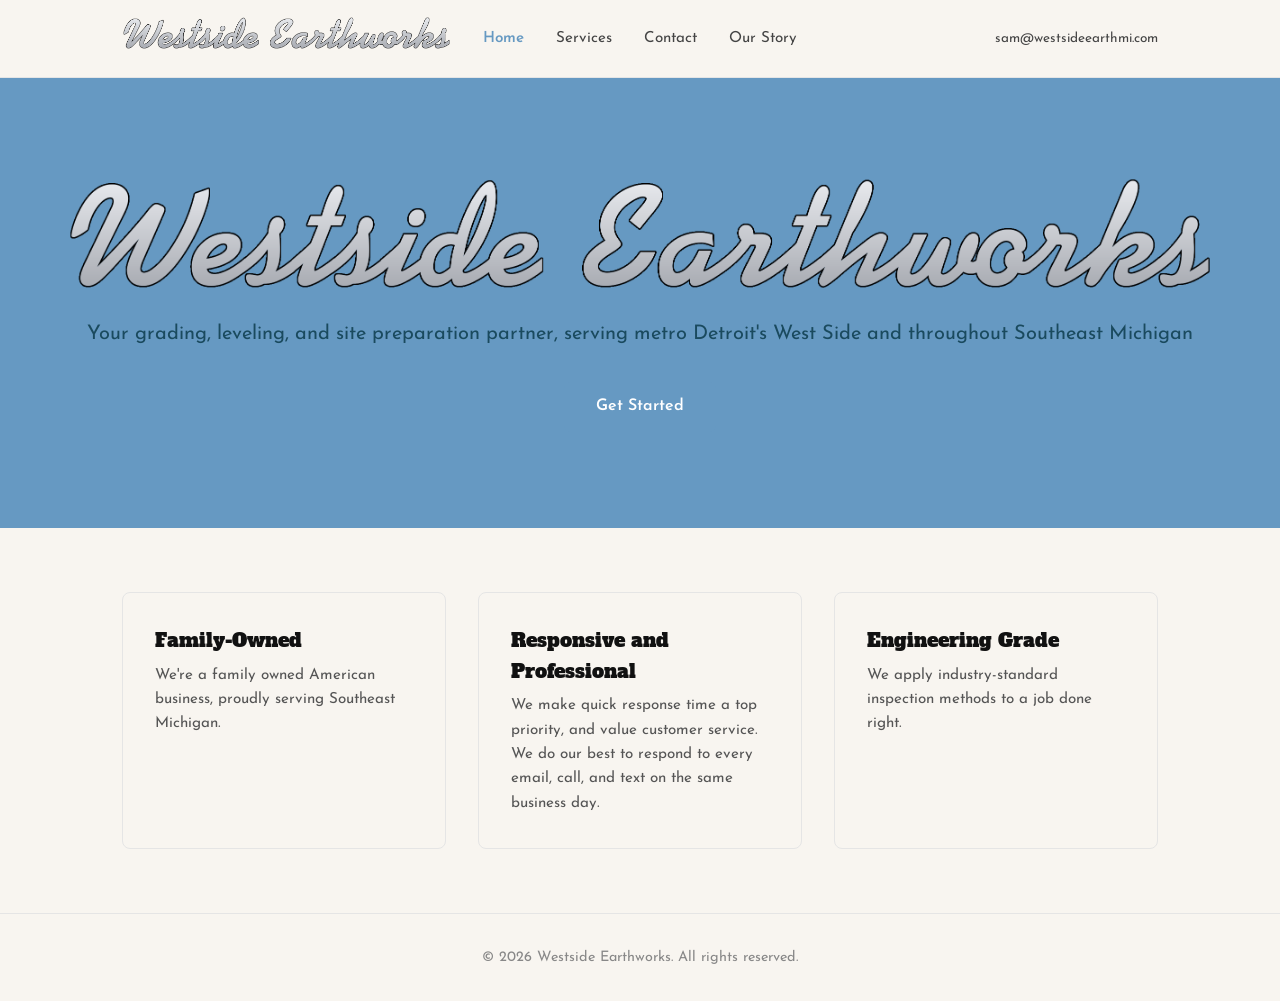
==== index.html @ f78d5a11 "added mobile logo" ====
<!DOCTYPE html>
<html lang="en">
<head>
  <meta charset="UTF-8">
  <meta name="viewport" content="width=device-width, initial-scale=1.0">
  <title>Westside Earthworks</title>
  <link rel="preconnect" href="https://fonts.googleapis.com">
  <link rel="preconnect" href="https://fonts.gstatic.com" crossorigin>
  <link href="https://fonts.googleapis.com/css2?family=Alfa+Slab+One&family=Josefin+Sans:wght@400;600&display=swap" rel="stylesheet">
  <link rel="stylesheet" href="styles.css">
</head>
<body>
  <header>
    <nav>
      <div class="logo"><a href="index.html"><picture><source media="(max-width: 768px)" srcset="logo_mobile.png"><img src="logo.png" alt="Westside Earthworks" height="34"></picture></a></div>
      <button class="nav-toggle" aria-label="Toggle navigation" aria-expanded="false">
        <span></span><span></span><span></span>
      </button>
      <ul class="nav-links">
        <li><a href="index.html" class="active">Home</a></li>
        <li><a href="services.html">Services</a></li>
        <li><a href="contact.html">Contact</a></li>
        <li><a href="our-story.html">Our Story</a></li>
      </ul>
      <div class="nav-contact">
        <span>sam@westsideearthmi.com</span>
      </div>
    </nav>
  </header>

  <main>
    <section class="hero">
      <picture><source media="(max-width: 768px)" srcset="logo_mobile.png"><img src="logo.png" alt="Westside Earthworks" class="hero-logo" height="119"></picture>
      <p>Your grading, leveling, and site preparation partner, serving metro Detroit's West Side and throughout Southeast Michigan</p>
      <a href="services.html" class="btn">Get Started</a>
    </section>

    <section class="features">
      <div class="feature">
        <h2>Family-Owned</h2>
        <p>We're a family owned American business, proudly serving Southeast Michigan. </p>
      </div>
      <div class="feature">
        <h2>Responsive and Professional</h2>
        <p>We make quick response time a top priority, and value customer service. We do our best to respond to every email, call, and text on the same business day.</p>
      </div>
      <div class="feature">
        <h2>Engineering Grade</h2>
        <p>We apply industry-standard inspection methods to a job done right.</p>
      </div>
    </section>
  </main>

  <footer>
    <p>&copy; 2026 Westside Earthworks. All rights reserved.</p>
  </footer>
  <script src="scripts.js"></script>
</body>
</html>
---- styles.css ----
*, *::before, *::after {
  box-sizing: border-box;
  margin: 0;
  padding: 0;
}

body {
  font-family: 'Josefin Sans', system-ui, sans-serif;
  color: #1a1a1a;
  line-height: 1.6;
  background: #f8f5f0;
}

/* Nav */
header {
  background: #f8f5f0;
  border-bottom: 1px solid #e5e5e5;
  position: sticky;
  top: 0;
  z-index: 100;
}

nav {
  max-width: 1100px;
  margin: 0 auto;
  padding: 1rem 2rem;
  display: flex;
  align-items: center;
}

.logo {
  flex: 1;
  font-size: 1.4rem;
  font-family: 'Alfa Slab One', serif;
  color: #6699C2;
}

.nav-links {
  list-style: none;
  display: flex;
  gap: 2rem;
}

.nav-contact {
  flex: 1;
  display: flex;
  flex-direction: column;
  align-items: flex-end;
  gap: 0.15rem;
  font-size: 0.85rem;
  color: #444;
}

.nav-links a {
  text-decoration: none;
  color: #444;
  font-size: 0.95rem;
}

.nav-links a:hover {
  color: #6699C2;
}

/* Hero */
.hero {
  background: #6699C2;
  text-align: center;
  padding: 6rem 2rem;
}

.hero-logo {
  height: 119px;
  width: auto;
  margin-bottom: 1rem;
}

.hero p {
  font-size: 1.25rem;
  color: #1a4a5e;
  margin-bottom: 2rem;
}

.btn {
  display: inline-block;
  background: #6699C2;
  color: #fff;
  text-decoration: none;
  padding: 0.75rem 2rem;
  border-radius: 6px;
  font-weight: 600;
  transition: background 0.2s;
}

.btn:hover {
  background: #4d7ea8;
}

/* Features */
.features {
  max-width: 1100px;
  margin: 4rem auto;
  padding: 0 2rem;
  display: grid;
  grid-template-columns: repeat(auto-fit, minmax(280px, 1fr));
  gap: 2rem;
}

.feature {
  background: #f8f5f0;
  border: 1px solid #e5e5e5;
  border-radius: 8px;
  padding: 2rem;
}

.feature h2 {
  font-size: 1.2rem;
  font-family: 'Alfa Slab One', serif;
  font-weight: 400;
  margin-bottom: 0.5rem;
  color: #111;
}

.feature p {
  color: #555;
  font-size: 0.95rem;
}

/* Active nav link */
.nav-links a.active {
  color: #6699C2;
  font-weight: 600;
}

/* Logo as link */
.logo a {
  text-decoration: none;
  color: inherit;
}

/* Inner page hero */
.page-hero {
  background: #6699C2;
  padding: 4rem 2rem;
  text-align: center;
}

.page-hero h1 {
  font-family: 'Alfa Slab One', serif;
  font-weight: 400;
  font-size: 2.5rem;
  color: #fff;
}

/* Inner page content */
.page-content {
  max-width: 800px;
  margin: 4rem auto;
  padding: 0 2rem;
  font-size: 1.05rem;
  color: #333;
  line-height: 1.8;
}

.page-content h2 {
  font-family: 'Alfa Slab One', serif;
  font-weight: 400;
  font-size: 2rem;
  color: #6699C2;
  margin-top: 3rem;
  margin-bottom: 0.75rem;
}

.page-content h2:first-child {
  margin-top: 0;
}

/* Contact Form */
.contact-form {
  max-width: 600px;
  margin: 0 auto;
}

.form-group {
  margin-bottom: 1.5rem;
}

.form-group label {
  display: block;
  font-weight: 600;
  margin-bottom: 0.4rem;
  color: #333;
  font-size: 0.9rem;
  text-transform: uppercase;
  letter-spacing: 0.05em;
}

.form-group input,
.form-group textarea {
  width: 100%;
  padding: 0.75rem 1rem;
  border: 1px solid #ddd;
  border-radius: 6px;
  font-family: 'Josefin Sans', system-ui, sans-serif;
  font-size: 1rem;
  background: #fff;
  color: #1a1a1a;
  transition: border-color 0.2s;
}

.form-group input:focus,
.form-group textarea:focus {
  outline: none;
  border-color: #6699C2;
}

.form-group textarea {
  resize: vertical;
}

.btn-submit {
  border: none;
  cursor: pointer;
  font-family: 'Josefin Sans', system-ui, sans-serif;
  font-size: 1rem;
}

.form-result {
  margin-top: 1rem;
  font-size: 0.95rem;
}

.form-result.success { color: #2e7d32; }
.form-result.error   { color: #c62828; }

/* Footer */
footer {
  text-align: center;
  padding: 2rem;
  border-top: 1px solid #e5e5e5;
  color: #888;
  font-size: 0.9rem;
}

/* Hamburger button — hidden on desktop */
.nav-toggle {
  display: none;
  background: none;
  border: none;
  cursor: pointer;
  padding: 0.4rem;
  margin-left: auto;
  flex-shrink: 0;
}

.nav-toggle span {
  display: block;
  width: 24px;
  height: 2px;
  background: #444;
  margin: 5px 0;
  transition: transform 0.25s, opacity 0.25s;
}

.nav-toggle.open span:nth-child(1) {
  transform: translateY(7px) rotate(45deg);
}

.nav-toggle.open span:nth-child(2) {
  opacity: 0;
}

.nav-toggle.open span:nth-child(3) {
  transform: translateY(-7px) rotate(-45deg);
}

/* ── Mobile ── */
@media (max-width: 768px) {
  nav {
    flex-wrap: wrap;
    padding: 0.75rem 1.25rem;
    gap: 0;
  }

  .nav-toggle {
    display: block;
  }

  .nav-contact {
    display: none;
  }

  .nav-links {
    display: none;
    flex-direction: column;
    width: 100%;
    gap: 0;
    border-top: 1px solid #e5e5e5;
    margin-top: 0.5rem;
  }

  .nav-links.open {
    display: flex;
  }

  .nav-links li {
    border-bottom: 1px solid #f0f0f0;
  }

  .nav-links li:last-child {
    border-bottom: none;
  }

  .nav-links a {
    display: block;
    padding: 0.85rem 0;
    font-size: 1rem;
    text-align: center;
  }

  /* Hero */
  .hero {
    padding: 3rem 1.25rem;
  }

  .hero-logo {
    height: 80px;
  }

  .hero p {
    font-size: 1rem;
    margin-bottom: 1.5rem;
  }

  /* Features */
  .features {
    margin: 2rem auto;
    padding: 0 1.25rem;
    grid-template-columns: 1fr;
  }

  /* Inner page hero */
  .page-hero {
    padding: 2.5rem 1.25rem;
  }

  .page-hero h1 {
    font-size: 2rem;
  }

  /* Inner page content */
  .page-content {
    margin: 2rem auto;
    padding: 0 1.25rem;
    font-size: 1rem;
  }

  .page-content h2 {
    font-size: 1.5rem;
    margin-top: 2rem;
  }

  /* Contact form */
  .contact-form {
    padding: 0;
  }
}
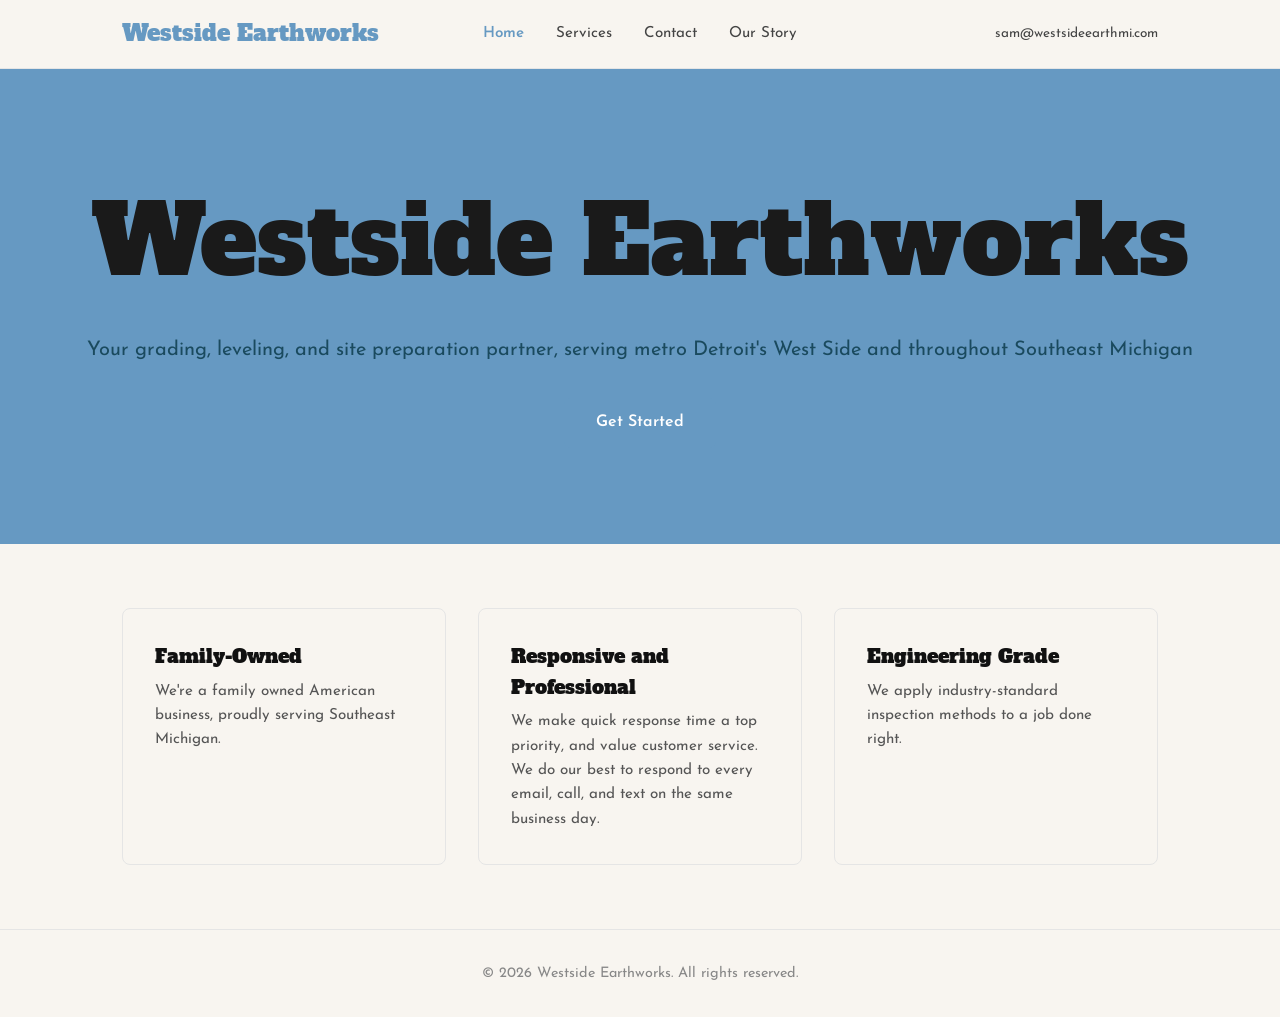
==== commit 3c92e187: "changed logo" ====
--- a/index.html
+++ b/index.html
@@ -12,7 +12,7 @@
 <body>
   <header>
     <nav>
-      <div class="logo"><a href="index.html"><picture><source media="(max-width: 768px)" srcset="logo_mobile.png"><img src="logo.png" alt="Westside Earthworks" height="34"></picture></a></div>
+      <div class="logo"><a href="index.html">Westside Earthworks</a></div>
       <button class="nav-toggle" aria-label="Toggle navigation" aria-expanded="false">
         <span></span><span></span><span></span>
       </button>
@@ -30,7 +30,7 @@
 
   <main>
     <section class="hero">
-      <picture><source media="(max-width: 768px)" srcset="logo_mobile.png"><img src="logo.png" alt="Westside Earthworks" class="hero-logo" height="119"></picture>
+      <div class="hero-logo-text">Westside Earthworks</div>
       <p>Your grading, leveling, and site preparation partner, serving metro Detroit's West Side and throughout Southeast Michigan</p>
       <a href="services.html" class="btn">Get Started</a>
     </section>
--- a/styles.css
+++ b/styles.css
@@ -30,8 +30,9 @@
 
 .logo {
   flex: 1;
+  font-family: 'Alfa Slab One', serif;
+  font-weight: 400;
   font-size: 1.4rem;
-  font-family: 'Alfa Slab One', serif;
   color: #6699C2;
 }
 
@@ -68,9 +69,11 @@
   padding: 6rem 2rem;
 }
 
-.hero-logo {
-  height: 119px;
-  width: auto;
+.hero-logo-text {
+  font-family: 'Alfa Slab One', serif;
+  font-weight: 400;
+  font-size: 6rem;
+  color: #1a1a1a;
   margin-bottom: 1rem;
 }
 
@@ -322,8 +325,8 @@
     padding: 3rem 1.25rem;
   }
 
-  .hero-logo {
-    height: 80px;
+  .hero-logo-text {
+    font-size: 3.2rem;
   }
 
   .hero p {
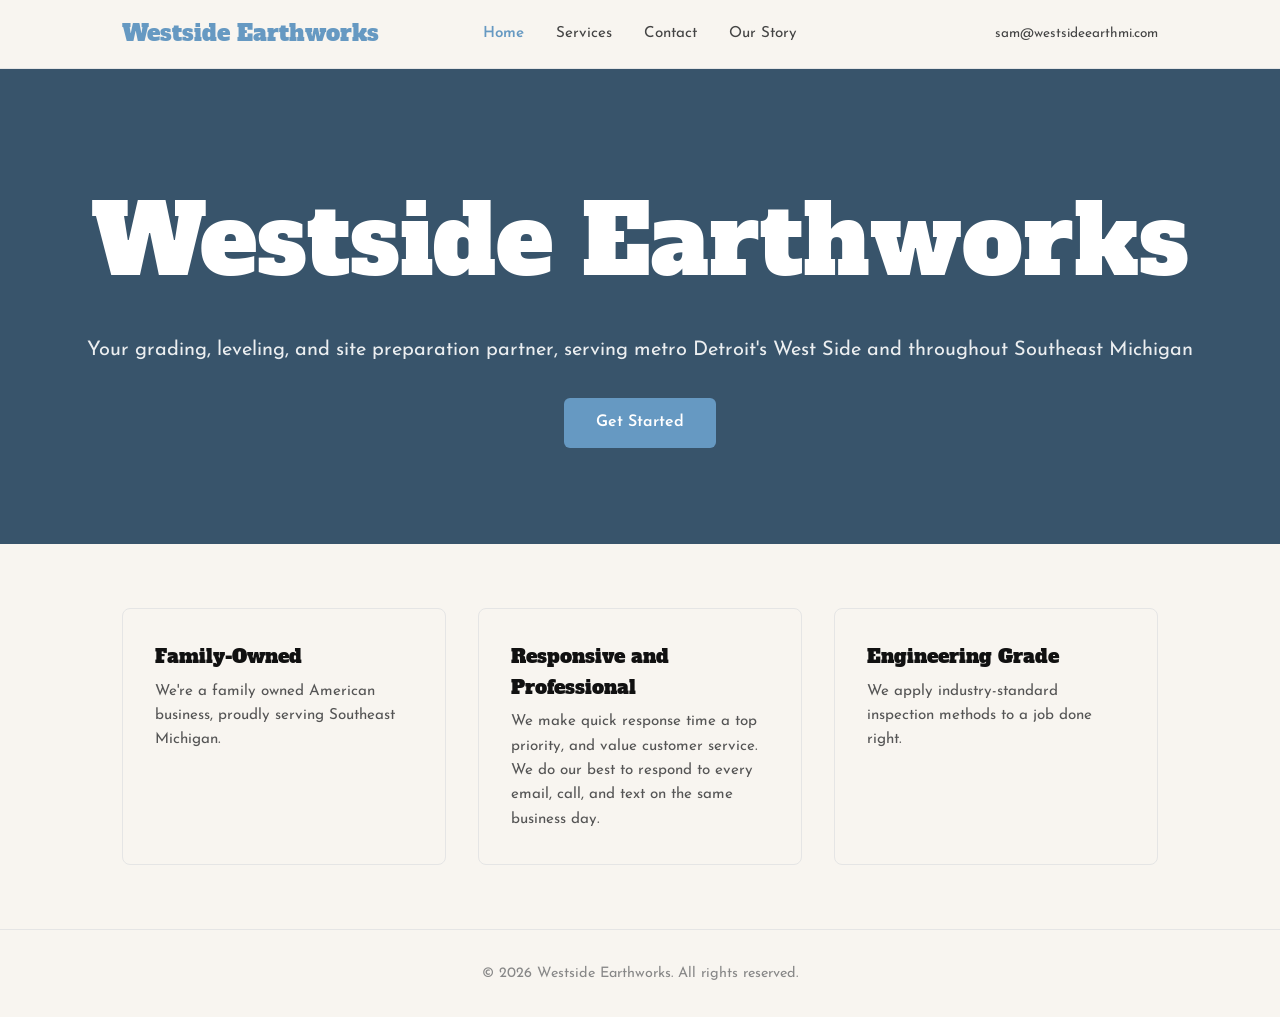
==== commit f8272c05: "added graphics" ====
--- a/index.html
+++ b/index.html
@@ -30,9 +30,25 @@
 
   <main>
     <section class="hero">
-      <div class="hero-logo-text">Westside Earthworks</div>
-      <p>Your grading, leveling, and site preparation partner, serving metro Detroit's West Side and throughout Southeast Michigan</p>
-      <a href="services.html" class="btn">Get Started</a>
+      <div class="hero-slides">
+        <div class="hero-slide active">
+          <video autoplay muted loop playsinline>
+            <source src="skidsteer_video.mp4" type="video/mp4">
+          </video>
+        </div>
+        <div class="hero-slide">
+          <img src="driveway.png" alt="">
+        </div>
+        <div class="hero-slide">
+          <img src="gardenbed.png" alt="">
+        </div>
+      </div>
+      <div class="hero-overlay"></div>
+      <div class="hero-content">
+        <div class="hero-logo-text">Westside Earthworks</div>
+        <p>Your grading, leveling, and site preparation partner, serving metro Detroit's West Side and throughout Southeast Michigan</p>
+        <a href="services.html" class="btn">Get Started</a>
+      </div>
     </section>
 
     <section class="features">
--- a/styles.css
+++ b/styles.css
@@ -64,22 +64,60 @@
 
 /* Hero */
 .hero {
+  position: relative;
+  overflow: hidden;
   background: #6699C2;
   text-align: center;
   padding: 6rem 2rem;
+}
+
+.hero-slides {
+  position: absolute;
+  inset: 0;
+  z-index: 0;
+}
+
+.hero-slide {
+  position: absolute;
+  inset: 0;
+  opacity: 0;
+  transition: opacity 1s ease-in-out;
+}
+
+.hero-slide.active {
+  opacity: 1;
+}
+
+.hero-slide img,
+.hero-slide video {
+  width: 100%;
+  height: 100%;
+  object-fit: cover;
+}
+
+.hero-overlay {
+  position: absolute;
+  inset: 0;
+  background: rgba(0, 0, 0, 0.45);
+  z-index: 1;
+}
+
+.hero-content {
+  position: relative;
+  z-index: 2;
 }
 
 .hero-logo-text {
   font-family: 'Alfa Slab One', serif;
   font-weight: 400;
   font-size: 6rem;
-  color: #1a1a1a;
+  color: #fff;
   margin-bottom: 1rem;
 }
 
 .hero p {
   font-size: 1.25rem;
-  color: #1a4a5e;
+  color: rgba(255, 255, 255, 0.9);
   margin-bottom: 2rem;
 }
 
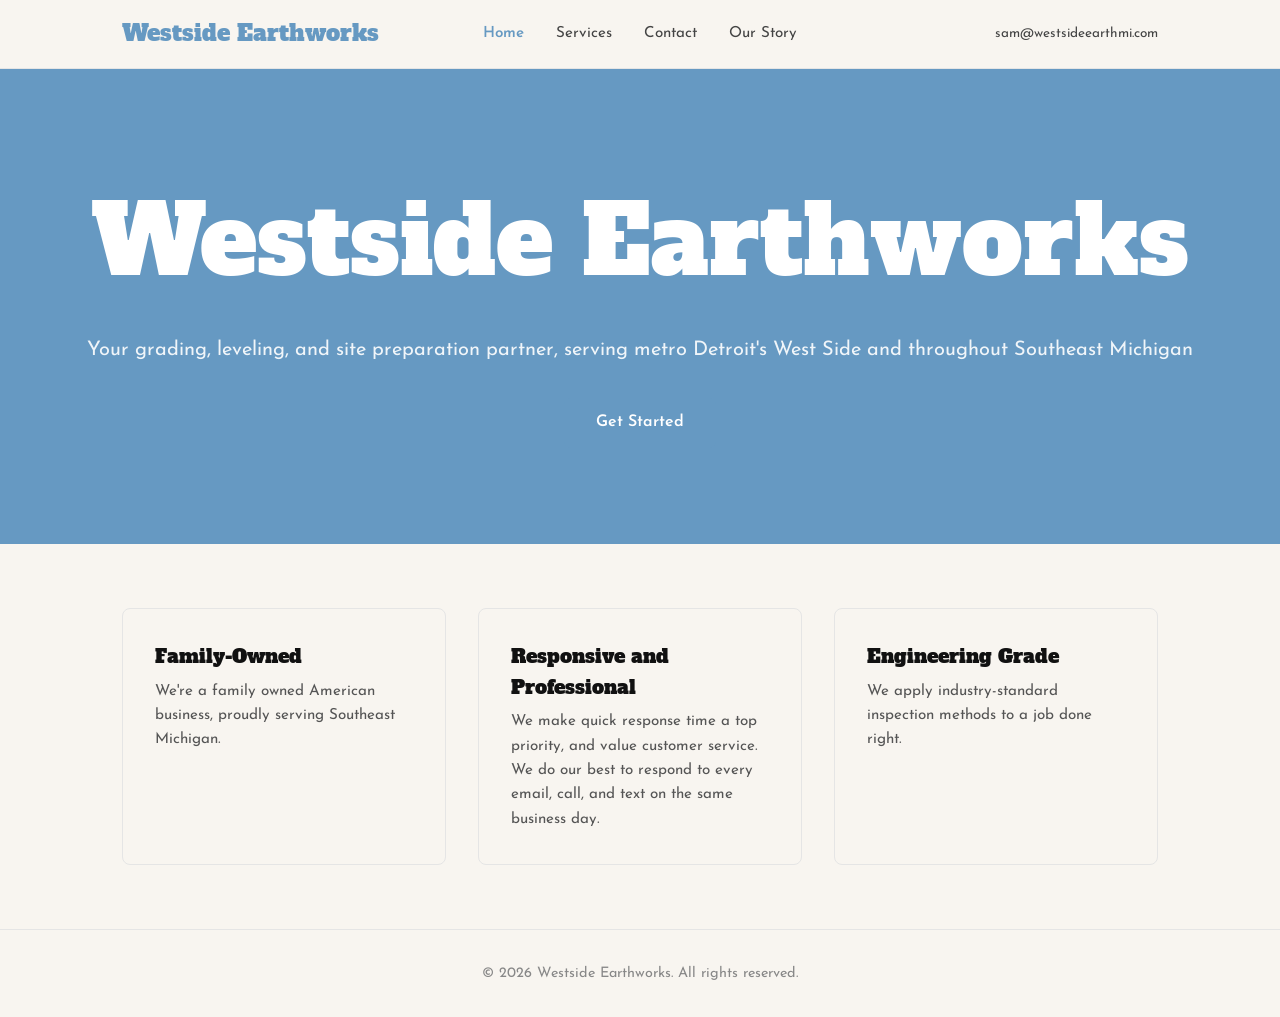
==== commit a842d692: "removed dark filter" ====
--- a/index.html
+++ b/index.html
@@ -36,15 +36,14 @@
             <source src="skidsteer_video.mp4" type="video/mp4">
           </video>
         </div>
-        <div class="hero-slide">
+        <div class="hero-slide hero-slide--image">
           <img src="driveway.png" alt="">
         </div>
-        <div class="hero-slide">
+        <div class="hero-slide hero-slide--image">
           <img src="gardenbed.png" alt="">
         </div>
       </div>
-      <div class="hero-overlay"></div>
-      <div class="hero-content">
+<div class="hero-content">
         <div class="hero-logo-text">Westside Earthworks</div>
         <p>Your grading, leveling, and site preparation partner, serving metro Detroit's West Side and throughout Southeast Michigan</p>
         <a href="services.html" class="btn">Get Started</a>
--- a/styles.css
+++ b/styles.css
@@ -95,11 +95,11 @@
   object-fit: cover;
 }
 
-.hero-overlay {
+.hero-slide--image::after {
+  content: '';
   position: absolute;
   inset: 0;
-  background: rgba(0, 0, 0, 0.45);
-  z-index: 1;
+  background: rgba(0, 0, 0, 0.2);
 }
 
 .hero-content {
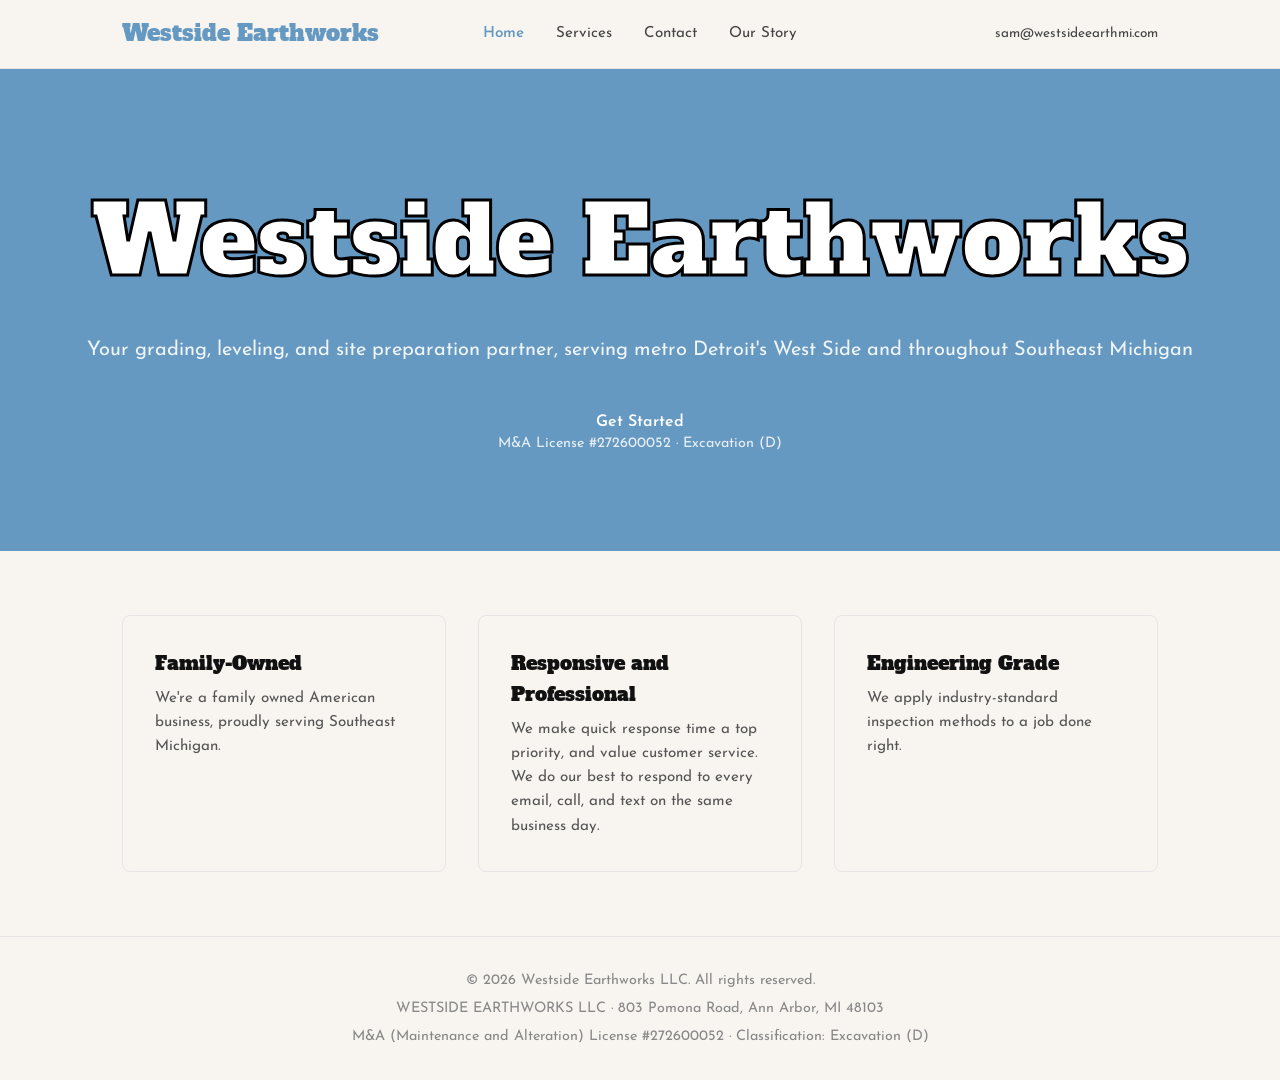
==== commit dbabc8c2: "added license no" ====
--- a/index.html
+++ b/index.html
@@ -47,6 +47,7 @@
         <div class="hero-logo-text">Westside Earthworks</div>
         <p>Your grading, leveling, and site preparation partner, serving metro Detroit's West Side and throughout Southeast Michigan</p>
         <a href="services.html" class="btn">Get Started</a>
+        <p class="hero-license">M&A License #272600052 · Excavation (D)</p>
       </div>
     </section>
 
@@ -67,7 +68,9 @@
   </main>
 
   <footer>
-    <p>&copy; 2026 Westside Earthworks. All rights reserved.</p>
+    <p>&copy; 2026 Westside Earthworks LLC. All rights reserved.</p>
+    <p>WESTSIDE EARTHWORKS LLC · 803 Pomona Road, Ann Arbor, MI 48103</p>
+    <p>M&A (Maintenance and Alteration) License #272600052 · Classification: Excavation (D)</p>
   </footer>
   <script src="scripts.js"></script>
 </body>
--- a/styles.css
+++ b/styles.css
@@ -113,12 +113,25 @@
   font-size: 6rem;
   color: #fff;
   margin-bottom: 1rem;
+  -webkit-text-stroke: 3px #000;
 }
 
 .hero p {
   font-size: 1.25rem;
   color: rgba(255, 255, 255, 0.9);
   margin-bottom: 2rem;
+}
+
+.hero-content .hero-license {
+  margin: -1rem 0 0;
+  font-size: 0.9rem;
+  color: rgba(255, 255, 255, 0.85);
+}
+
+@media (max-width: 768px) {
+  .hero-content .hero-license {
+    font-size: 0.75rem;
+  }
 }
 
 .btn {
@@ -282,6 +295,10 @@
   font-size: 0.9rem;
 }
 
+footer p + p {
+  margin-top: 0.3rem;
+}
+
 /* Hamburger button — hidden on desktop */
 .nav-toggle {
   display: none;
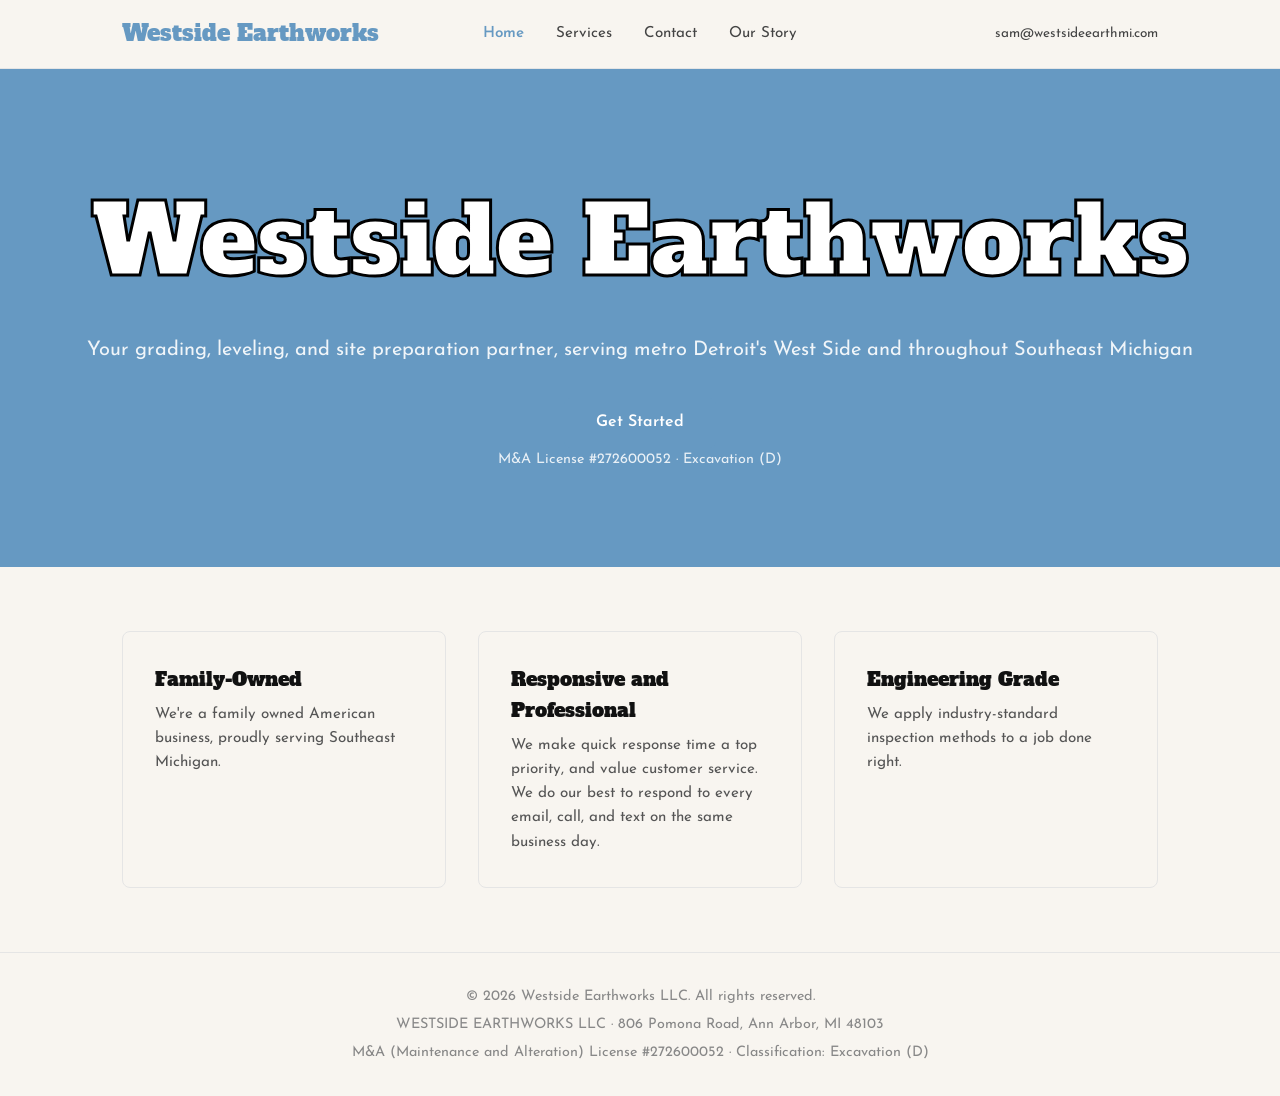
==== commit abe343ed: "fixed address" ====
--- a/index.html
+++ b/index.html
@@ -69,7 +69,7 @@
 
   <footer>
     <p>&copy; 2026 Westside Earthworks LLC. All rights reserved.</p>
-    <p>WESTSIDE EARTHWORKS LLC · 803 Pomona Road, Ann Arbor, MI 48103</p>
+    <p>WESTSIDE EARTHWORKS LLC · 806 Pomona Road, Ann Arbor, MI 48103</p>
     <p>M&A (Maintenance and Alteration) License #272600052 · Classification: Excavation (D)</p>
   </footer>
   <script src="scripts.js"></script>
--- a/styles.css
+++ b/styles.css
@@ -123,7 +123,7 @@
 }
 
 .hero-content .hero-license {
-  margin: -1rem 0 0;
+  margin: 0;
   font-size: 0.9rem;
   color: rgba(255, 255, 255, 0.85);
 }
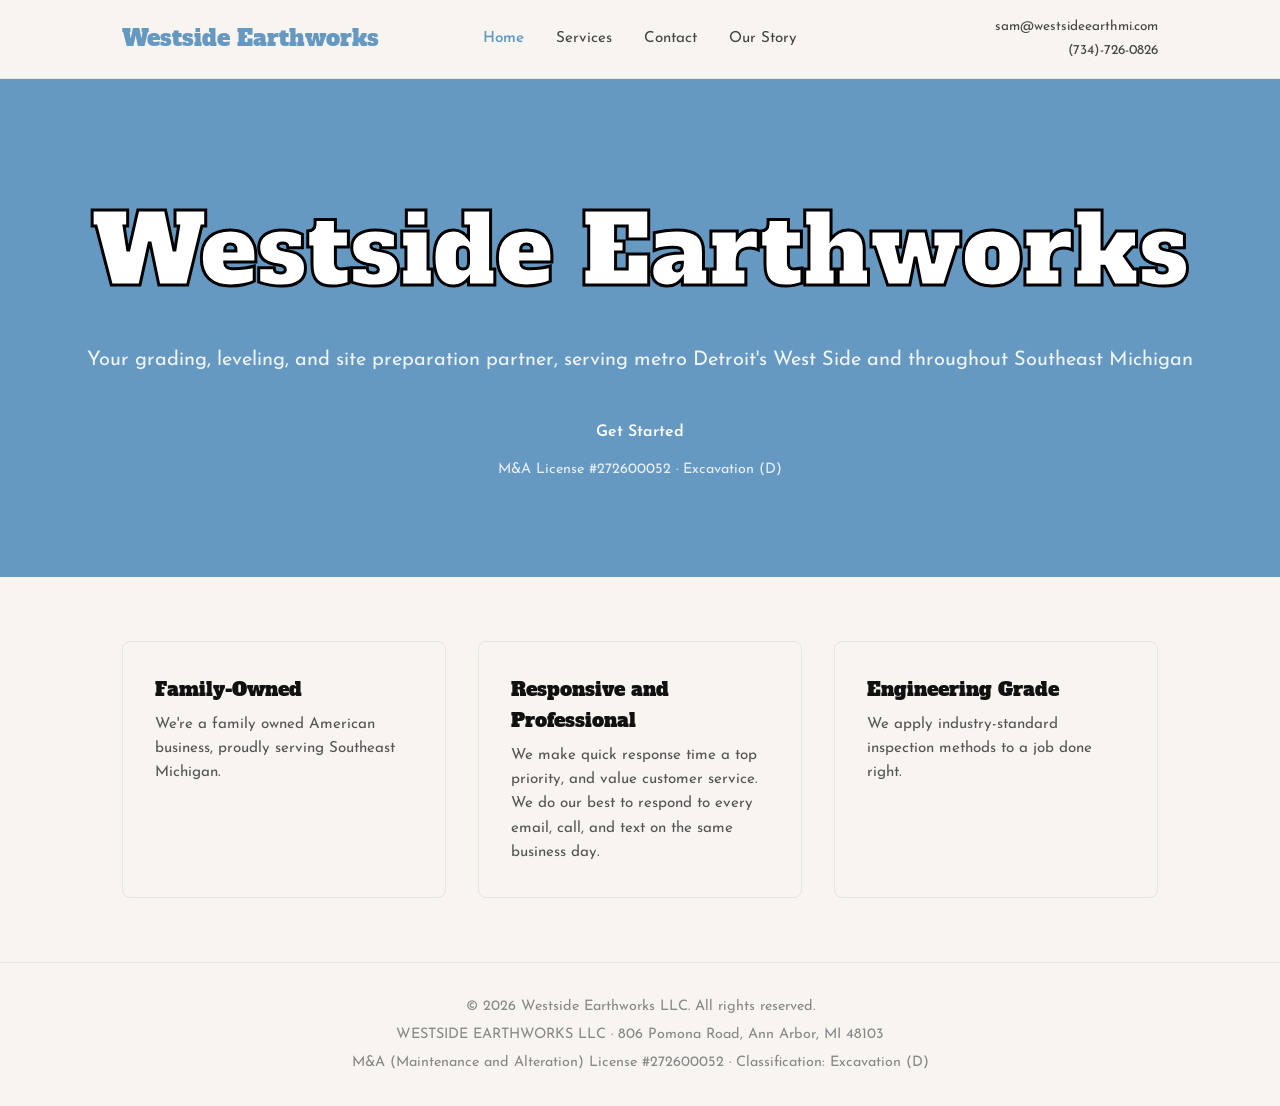
==== commit 4265bf12: "added phone number and revised slideshow" ====
--- a/index.html
+++ b/index.html
@@ -24,6 +24,7 @@
       </ul>
       <div class="nav-contact">
         <span>sam@westsideearthmi.com</span>
+        <span>(734)-726-0826</span>
       </div>
     </nav>
   </header>
@@ -38,9 +39,6 @@
         </div>
         <div class="hero-slide hero-slide--image">
           <img src="driveway.png" alt="">
-        </div>
-        <div class="hero-slide hero-slide--image">
-          <img src="gardenbed.png" alt="">
         </div>
       </div>
 <div class="hero-content">
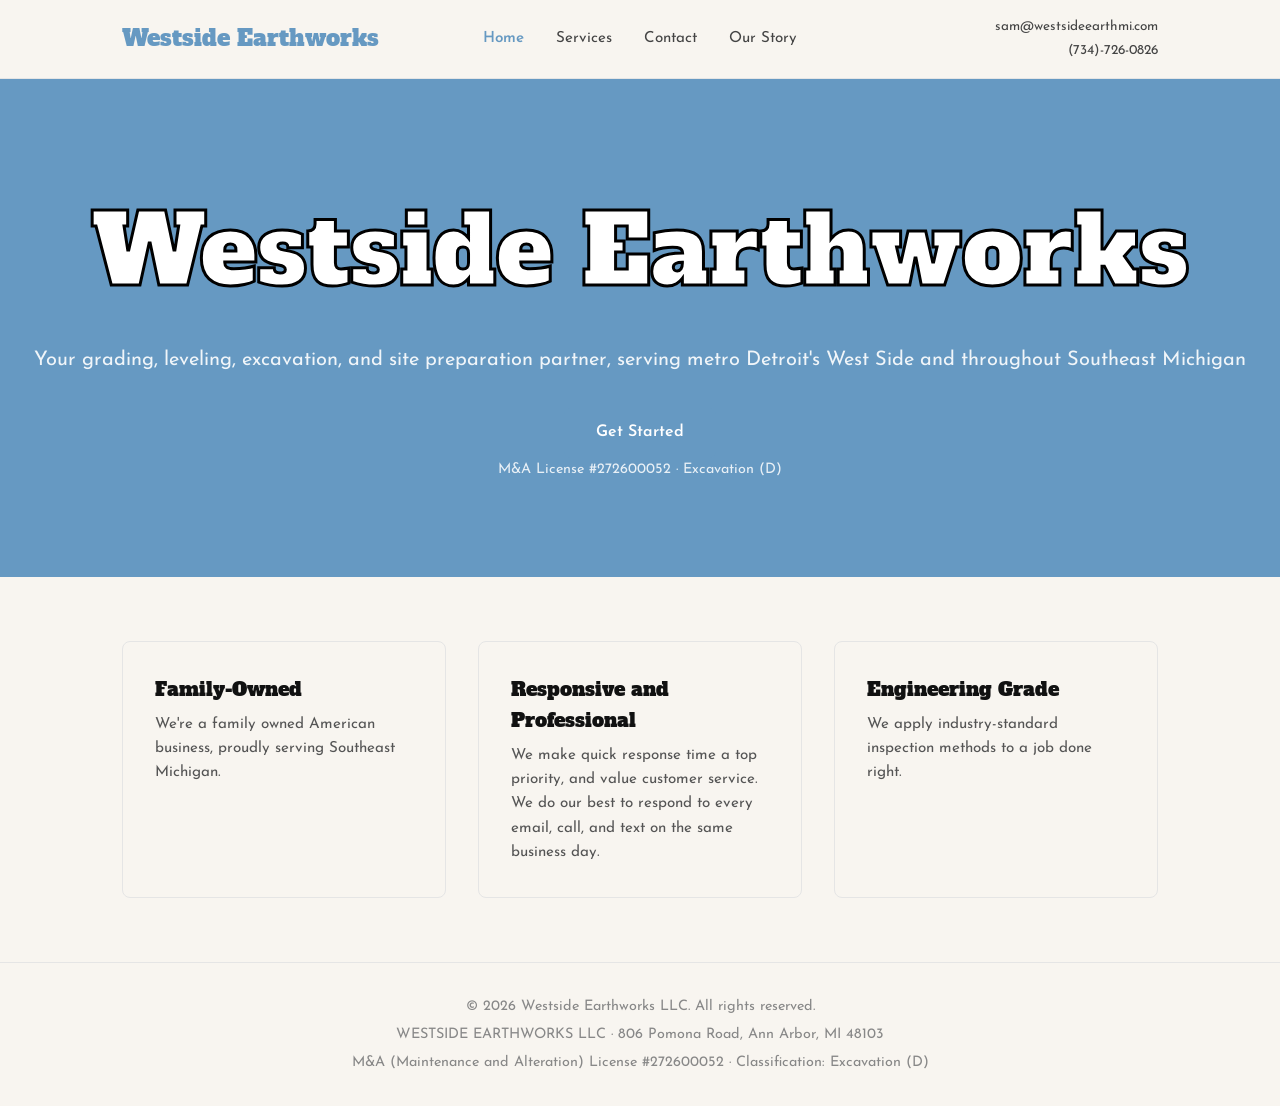
==== commit 3dd6bab5: "added excavation to homepage" ====
--- a/index.html
+++ b/index.html
@@ -43,7 +43,7 @@
       </div>
 <div class="hero-content">
         <div class="hero-logo-text">Westside Earthworks</div>
-        <p>Your grading, leveling, and site preparation partner, serving metro Detroit's West Side and throughout Southeast Michigan</p>
+        <p>Your grading, leveling, excavation, and site preparation partner, serving metro Detroit's West Side and throughout Southeast Michigan</p>
         <a href="services.html" class="btn">Get Started</a>
         <p class="hero-license">M&A License #272600052 · Excavation (D)</p>
       </div>
